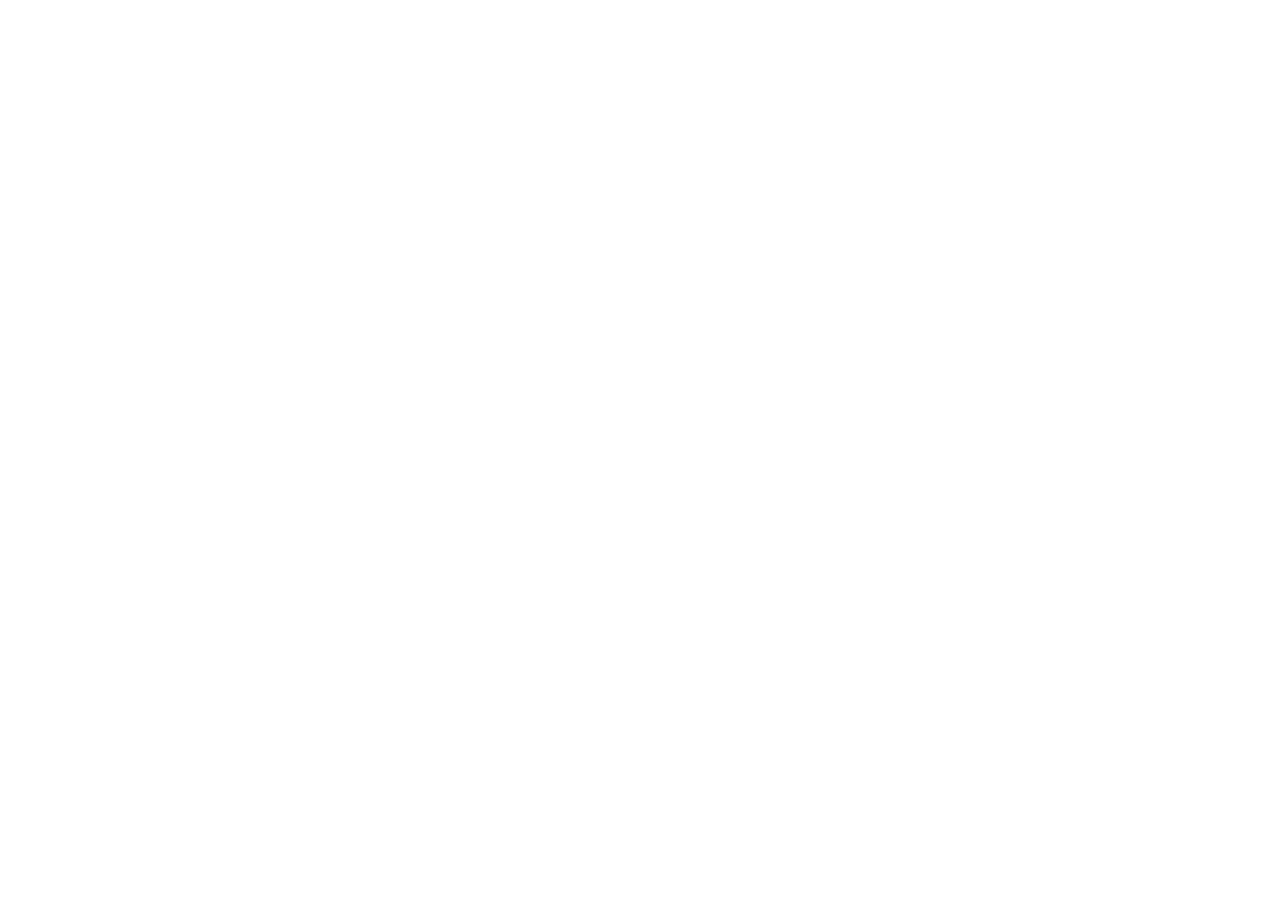
==== index.html @ e8ad6a5b "Init : création du dépôt, arborescence des fichiers et structure HTML de base" ====
<!doctype html>
<html lang="fr">
  <head>
    <meta charset="UTF-8" />
    <meta name="viewport" content="width=device-width, initial-scale=1.0" />
    <title>AfriTalent — Accueil</title>
    <!-- Bootstrap 5 via CDN : feuille de style -->
    <link href="https://cdn.jsdelivr.net/npm/bootstrap@5.3.0/dist/css/bootstrap.min.css" rel="stylesheet" />
    <!-- Votre feuille de style personnelle -->
    <link rel="stylesheet" href="css/style.css" />
  </head>
  <body>
    <!-- Le contenu de la page sera ajoute ici -->
    <!-- Bootstrap 5 via CDN : script JavaScript -->
    <script src="https://cdn.jsdelivr.net/npm/bootstrap@5.3.0/dist/js/bootstrap.bundle.min.js"></script>
    <!-- Votre script JavaScript -->
    <script src="js/main.js"></script>
  </body>
</html>
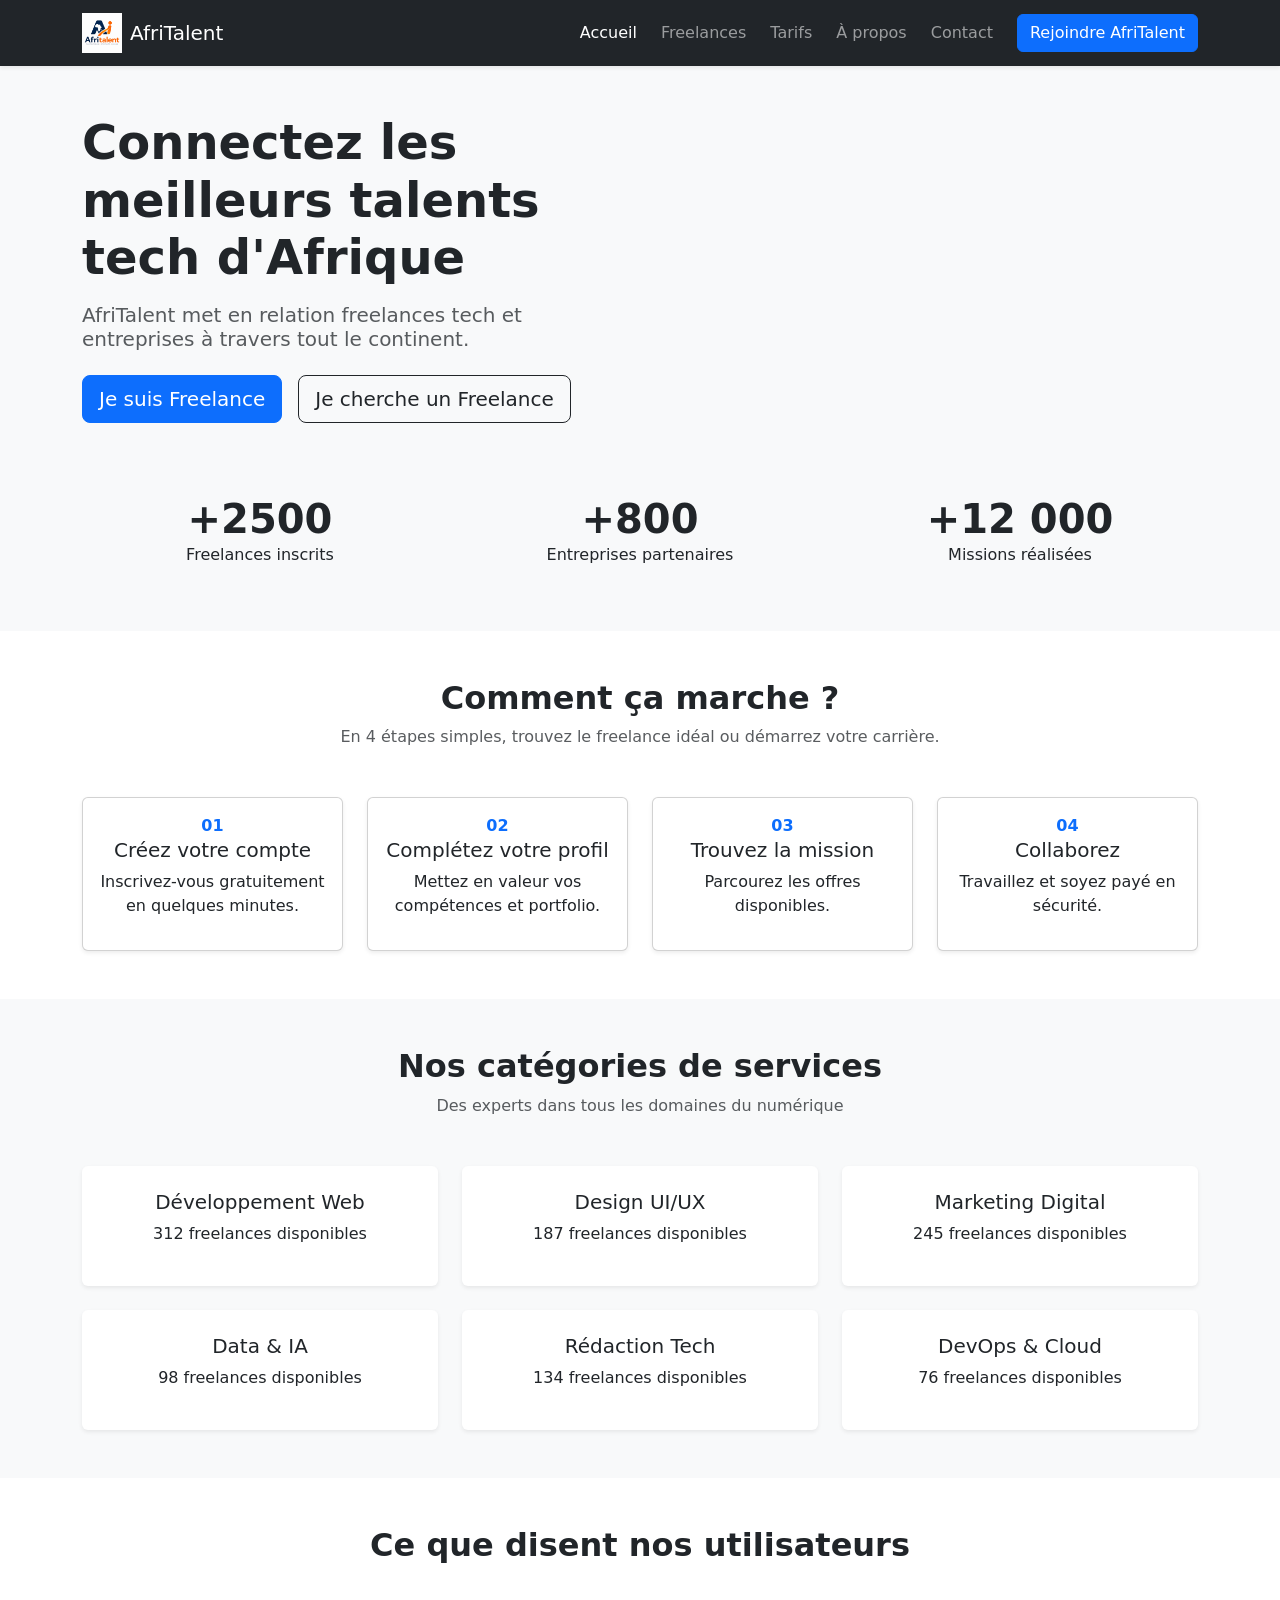
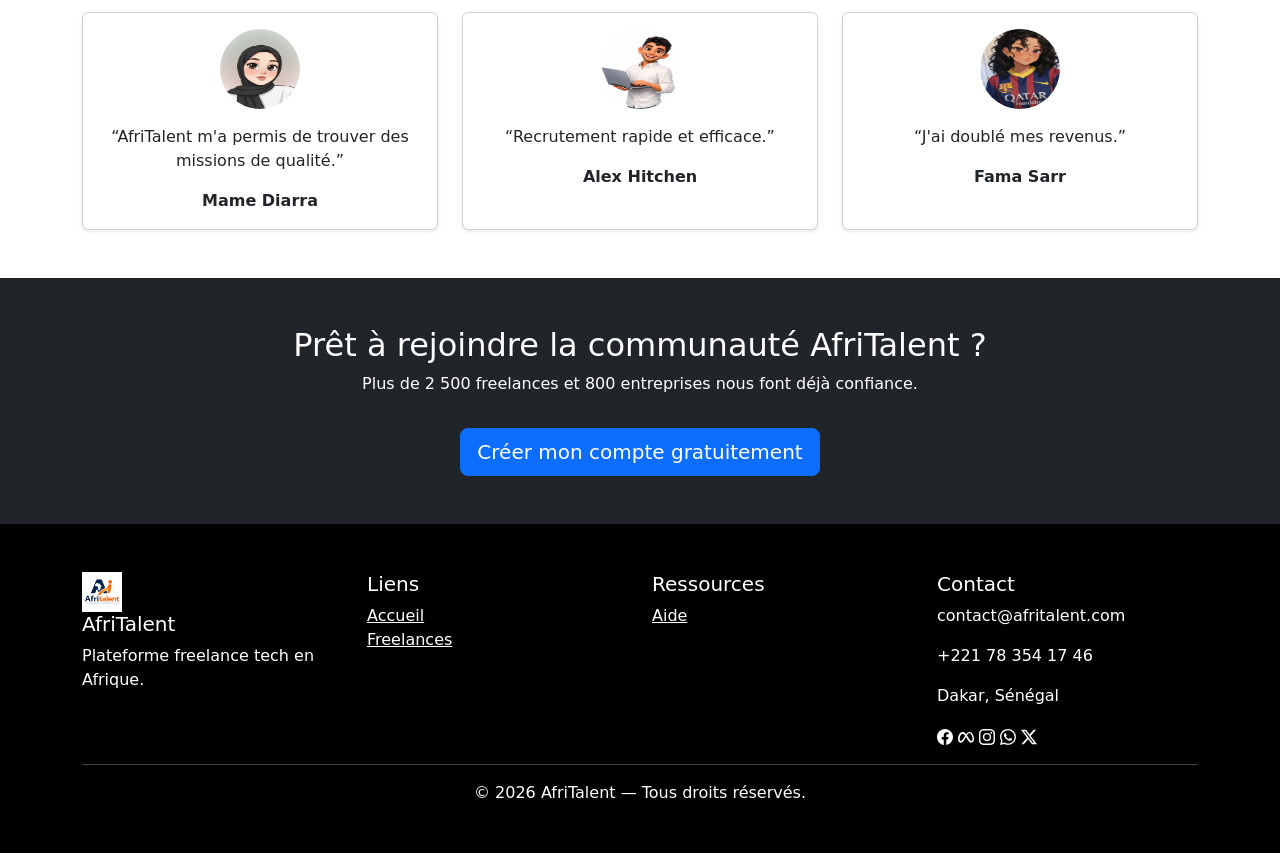
==== commit ac7c7673: "HTML : structure complète des 5 pages avec sections et contenu texte" ====
--- a/index.html
+++ b/index.html
@@ -11,6 +11,281 @@
   </head>
   <body>
     <!-- Le contenu de la page sera ajoute ici -->
+    <header>
+      <nav class="navbar navbar-expand-lg navbar-dark bg-dark shadow-sm">
+        <div class="container">
+          <a class="navbar-brand d-flex align-items-center gap-2" href="index.html">
+            <img src="images/Afritalent1.jpeg" alt="Logo AfriTalent" width="40" height="40" />
+            <span>AfriTalent</span>
+          </a>
+
+          <button class="navbar-toggler" type="button" data-bs-toggle="collapse" data-bs target="#nav">
+            <span class="navbar-toggler-icon"></span>
+          </button>
+
+          <div class="collapse navbar-collapse" id="nav">
+            <ul class="navbar-nav ms-auto mb-2 mb-lg-0 gap-2">
+              <li class="nav-item"><a class="nav-link active" href="index.html">Accueil</a></li>
+              <li class="nav-item"><a class="nav-link" href="freelances.html">Freelances</a></li>
+              <li class="nav-item"><a class="nav-link" href="tarifs.html">Tarifs</a></li>
+              <li class="nav-item"><a class="nav-link" href="about.html">À propos</a></li>
+              <li class="nav-item"><a class="nav-link" href="contact.html">Contact</a></li>
+            </ul>
+
+            <a class="btn btn-primary ms-lg-3" href="contact.html"> Rejoindre AfriTalent </a>
+          </div>
+        </div>
+      </nav>
+    </header>
+
+    <!-- HERO -->
+    <section id="hero" class="py-5 bg-light" aria-labelledby="hero-title">
+      <div class="container">
+        <div class="row align-items-center">
+          <div class="col-lg-6">
+            <h1 id="hero-title" class="display-5 fw-bold">Connectez les meilleurs talents tech d'Afrique</h1>
+
+            <h2 class="h5 text-muted mt-3">AfriTalent met en relation freelances tech et entreprises à travers tout le continent.</h2>
+
+            <div class="d-flex gap-3 mt-4 flex-wrap">
+              <a href="freelances.html" class="btn btn-primary btn-lg"> Je suis Freelance </a>
+
+              <a href="freelances.html" class="btn btn-outline-dark btn-lg"> Je cherche un Freelance </a>
+            </div>
+          </div>
+
+          <!-- <div class="col-lg-6 text-center mt-4 mt-lg-0"> 
+            <img src="Afritalent1.jpeg" class="img-fluid" alt="Illustration de freelances africains 
+travaillant sur des projets tech" /> 
+          </div> -->
+        </div>
+
+        <!-- STATS -->
+        <div id="stats-section" class="row text-center mt-5 g-4">
+          <div class="col-md-4">
+            <span class="display-6 fw-bold counter" data-target="2500">+2500</span>
+            <p>Freelances inscrits</p>
+          </div>
+
+          <div class="col-md-4">
+            <span class="display-6 fw-bold counter" data-target="800">+800</span>
+            <p>Entreprises partenaires</p>
+          </div>
+
+          <div class="col-md-4">
+            <span class="display-6 fw-bold counter" data-target="12000">+12 000</span>
+            <p>Missions réalisées</p>
+          </div>
+        </div>
+      </div>
+    </section>
+
+    <!-- HOW IT WORKS -->
+    <section id="how-it-works" class="py-5" aria-labelledby="how-title">
+      <div class="container text-center">
+        <h2 id="how-title" class="fw-bold">Comment ça marche ?</h2>
+        <p class="text-muted">En 4 étapes simples, trouvez le freelance idéal ou démarrez votre carrière.</p>
+
+        <div class="row g-4 mt-4">
+          <div class="col-md-3">
+            <div class="card h-100 shadow-sm">
+              <div class="card-body">
+                <span class="text-primary fw-bold">01</span>
+                <h5>Créez votre compte</h5>
+                <p>Inscrivez-vous gratuitement en quelques minutes.</p>
+              </div>
+            </div>
+          </div>
+
+          <div class="col-md-3">
+            <div class="card h-100 shadow-sm">
+              <div class="card-body">
+                <span class="text-primary fw-bold">02</span>
+                <h5>Complétez votre profil</h5>
+                <p>Mettez en valeur vos compétences et portfolio.</p>
+              </div>
+            </div>
+          </div>
+
+          <div class="col-md-3">
+            <div class="card h-100 shadow-sm">
+              <div class="card-body">
+                <span class="text-primary fw-bold">03</span>
+                <h5>Trouvez la mission</h5>
+                <p>Parcourez les offres disponibles.</p>
+              </div>
+            </div>
+          </div>
+
+          <div class="col-md-3">
+            <div class="card h-100 shadow-sm">
+              <div class="card-body">
+                <span class="text-primary fw-bold">04</span>
+                <h5>Collaborez</h5>
+                <p>Travaillez et soyez payé en sécurité.</p>
+              </div>
+            </div>
+          </div>
+        </div>
+      </div>
+    </section>
+
+    <!-- CATEGORIES -->
+    <section id="categories" class="py-5 bg-light" aria-labelledby="categories-title">
+      <div class="container text-center">
+        <h2 id="categories-title" class="fw-bold">Nos catégories de services</h2>
+        <p class="text-muted">Des experts dans tous les domaines du numérique</p>
+
+        <div class="row g-4 mt-4">
+          <div class="col-md-4">
+            <div class="p-4 bg-white shadow-sm rounded">
+              <h5>Développement Web</h5>
+              <p>312 freelances disponibles</p>
+            </div>
+          </div>
+
+          <div class="col-md-4">
+            <div class="p-4 bg-white shadow-sm rounded">
+              <h5>Design UI/UX</h5>
+              <p>187 freelances disponibles</p>
+            </div>
+          </div>
+
+          <div class="col-md-4">
+            <div class="p-4 bg-white shadow-sm rounded">
+              <h5>Marketing Digital</h5>
+              <p>245 freelances disponibles</p>
+            </div>
+          </div>
+
+          <div class="col-md-4">
+            <div class="p-4 bg-white shadow-sm rounded">
+              <h5>Data & IA</h5>
+              <p>98 freelances disponibles</p>
+            </div>
+          </div>
+
+          <div class="col-md-4">
+            <div class="p-4 bg-white shadow-sm rounded">
+              <h5>Rédaction Tech</h5>
+              <p>134 freelances disponibles</p>
+            </div>
+          </div>
+
+          <div class="col-md-4">
+            <div class="p-4 bg-white shadow-sm rounded">
+              <h5>DevOps & Cloud</h5>
+              <p>76 freelances disponibles</p>
+            </div>
+          </div>
+        </div>
+      </div>
+    </section>
+
+    <!-- TESTIMONIALS -->
+    <section id="testimonials" class="py-5" aria-labelledby="testimonials-title">
+      <div class="container text-center">
+        <h2 id="testimonials-title" class="fw-bold">Ce que disent nos utilisateurs</h2>
+
+        <div class="row g-4 mt-4">
+          <div class="col-md-4">
+            <div class="card h-100 shadow-sm p-3">
+              <img src="images/Avatar1.jpeg" class="rounded-circle mx-auto" width="80" height="80" alt="" />
+              <p class="mt-3">“AfriTalent m'a permis de trouver des missions de qualité.”</p>
+              <strong>Mame Diarra</strong>
+            </div>
+          </div>
+
+          <div class="col-md-4">
+            <div class="card h-100 shadow-sm p-3">
+              <img src="images/Avatar3.jpeg" class="rounded-circle mx-auto" width="80" height="80" alt="" />
+              <p class="mt-3">“Recrutement rapide et efficace.”</p>
+              <strong>Alex Hitchen</strong>
+            </div>
+          </div>
+
+          <div class="col-md-4">
+            <div class="card h-100 shadow-sm p-3">
+              <img src="images/Avatar2.jpeg" class="rounded-circle mx-auto" width="80" height="80" alt="" />
+              <p class="mt-3">“J'ai doublé mes revenus.”</p>
+              <strong>Fama Sarr</strong>
+            </div>
+          </div>
+        </div>
+      </div>
+    </section>
+
+    <!-- CTA -->
+    <section id="cta-section" class="py-5 bg-dark text-white text-center" aria-labelledby="cta-title">
+      <div class="container">
+        <h2 id="cta-title">Prêt à rejoindre la communauté AfriTalent ?</h2>
+        <p>Plus de 2 500 freelances et 800 entreprises nous font déjà confiance.</p>
+
+        <a href="contact.html" class="btn btn-primary btn-lg mt-3"> Créer mon compte gratuitement </a>
+      </div>
+    </section>
+
+    <!-- FOOTER -->
+    <footer class="bg-black text-white py-5">
+      <div class="container">
+        <div class="row g-4">
+          <div class="col-md-3">
+            <img src="images/Afritalent1.jpeg" width="40" height="40" alt="" />
+            <h5>AfriTalent</h5>
+            <p>Plateforme freelance tech en Afrique.</p>
+          </div>
+
+          <div class="col-md-3">
+            <h5>Liens</h5>
+            <a class="text-white d-block" href="index.html">Accueil</a>
+            <a class="text-white d-block" href="freelances.html">Freelances</a>
+          </div>
+
+          <div class="col-md-3">
+            <h5>Ressources</h5>
+            <!-- <a class="text-white d-block" href="blog.html">Blog</a> -->
+            <a class="text-white d-block" href="#">Aide</a>
+          </div>
+
+          <div class="col-md-3">
+            <h5>Contact</h5>
+            <p>contact@afritalent.com</p>
+            <p>+221 78 354 17 46</p>
+            <p>Dakar, Sénégal</p>
+            <svg xmlns="http://www.w3.org/2000/svg" width="16" height="16" fill="currentColor" class="bi bi-facebook" viewBox="0 0 16 16">
+              <path
+                d="M16 8.049c0-4.446-3.582-8.05-8-8.05C3.58 0-.002 3.603-.002 8.05c0 4.017 2.926 7.347 6.75 7.951v-5.625h-2.03V8.05H6.75V6.275c0-2.017 1.195-3.131 3.022-3.131.876 0 1.791.157 1.791.157v1.98h-1.009c-.993 0-1.303.621-1.303 1.258v1.51h2.218l-.354 2.326H9.25V16c3.824-.604 6.75-3.934 6.75-7.951"
+              />
+            </svg>
+            <svg xmlns="http://www.w3.org/2000/svg" width="16" height="16" fill="currentColor" class="bi bi-meta" viewBox="0 0 16 16">
+              <path
+                fill-rule="evenodd"
+                d="M8.217 5.243C9.145 3.988 10.171 3 11.483 3 13.96 3 16 6.153 16.001 9.907c0 2.29-.986 3.725-2.757 3.725-1.543 0-2.395-.866-3.924-3.424l-.667-1.123-.118-.197a55 55 0 0 0-.53-.877l-1.178 2.08c-1.673 2.925-2.615 3.541-3.923 3.541C1.086 13.632 0 12.217 0 9.973 0 6.388 1.995 3 4.598 3q.477-.001.924.122c.31.086.611.22.913.407.577.359 1.154.915 1.782 1.714m1.516 2.224q-.378-.615-.727-1.133L9 6.326c.845-1.305 1.543-1.954 2.372-1.954 1.723 0 3.102 2.537 3.102 5.653 0 1.188-.39 1.877-1.195 1.877-.773 0-1.142-.51-2.61-2.87zM4.846 4.756c.725.1 1.385.634 2.34 2.001A212 212 0 0 0 5.551 9.3c-1.357 2.126-1.826 2.603-2.581 2.603-.777 0-1.24-.682-1.24-1.9 0-2.602 1.298-5.264 2.846-5.264q.137 0 .27.018"
+              />
+            </svg>
+            <svg xmlns="http://www.w3.org/2000/svg" width="16" height="16" fill="currentColor" class="bi bi-instagram" viewBox="0 0 16 16">
+              <path
+                d="M8 0C5.829 0 5.556.01 4.703.048 3.85.088 3.269.222 2.76.42a3.9 3.9 0 0 0-1.417.923A3.9 3.9 0 0 0 .42 2.76C.222 3.268.087 3.85.048 4.7.01 5.555 0 5.827 0 8.001c0 2.172.01 2.444.048 3.297.04.852.174 1.433.372 1.942.205.526.478.972.923 1.417.444.445.89.719 1.416.923.51.198 1.09.333 1.942.372C5.555 15.99 5.827 16 8 16s2.444-.01 3.298-.048c.851-.04 1.434-.174 1.943-.372a3.9 3.9 0 0 0 1.416-.923c.445-.445.718-.891.923-1.417.197-.509.332-1.09.372-1.942C15.99 10.445 16 10.173 16 8s-.01-2.445-.048-3.299c-.04-.851-.175-1.433-.372-1.941a3.9 3.9 0 0 0-.923-1.417A3.9 3.9 0 0 0 13.24.42c-.51-.198-1.092-.333-1.943-.372C10.443.01 10.172 0 7.998 0zm-.717 1.442h.718c2.136 0 2.389.007 3.232.046.78.035 1.204.166 1.486.275.373.145.64.319.92.599s.453.546.598.92c.11.281.24.705.275 1.485.039.843.047 1.096.047 3.231s-.008 2.389-.047 3.232c-.035.78-.166 1.203-.275 1.485a2.5 2.5 0 0 1-.599.919c-.28.28-.546.453-.92.598-.28.11-.704.24-1.485.276-.843.038-1.096.047-3.232.047s-2.39-.009-3.233-.047c-.78-.036-1.203-.166-1.485-.276a2.5 2.5 0 0 1-.92-.598 2.5 2.5 0 0 1-.6-.92c-.109-.281-.24-.705-.275-1.485-.038-.843-.046-1.096-.046-3.233s.008-2.388.046-3.231c.036-.78.166-1.204.276-1.486.145-.373.319-.64.599-.92s.546-.453.92-.598c.282-.11.705-.24 1.485-.276.738-.034 1.024-.044 2.515-.045zm4.988 1.328a.96.96 0 1 0 0 1.92.96.96 0 0 0 0-1.92m-4.27 1.122a4.109 4.109 0 1 0 0 8.217 4.109 4.109 0 0 0 0-8.217m0 1.441a2.667 2.667 0 1 1 0 5.334 2.667 2.667 0 0 1 0-5.334"
+              />
+            </svg>
+            <svg xmlns="http://www.w3.org/2000/svg" width="16" height="16" fill="currentColor" class="bi bi-whatsapp" viewBox="0 0 16 16">
+              <path
+                d="M13.601 2.326A7.85 7.85 0 0 0 7.994 0C3.627 0 .068 3.558.064 7.926c0 1.399.366 2.76 1.057 3.965L0 16l4.204-1.102a7.9 7.9 0 0 0 3.79.965h.004c4.368 0 7.926-3.558 7.93-7.93A7.9 7.9 0 0 0 13.6 2.326zM7.994 14.521a6.6 6.6 0 0 1-3.356-.92l-.24-.144-2.494.654.666-2.433-.156-.251a6.56 6.56 0 0 1-1.007-3.505c0-3.626 2.957-6.584 6.591-6.584a6.56 6.56 0 0 1 4.66 1.931 6.56 6.56 0 0 1 1.928 4.66c-.004 3.639-2.961 6.592-6.592 6.592m3.615-4.934c-.197-.099-1.17-.578-1.353-.646-.182-.065-.315-.099-.445.099-.133.197-.513.646-.627.775-.114.133-.232.148-.43.05-.197-.1-.836-.308-1.592-.985-.59-.525-.985-1.175-1.103-1.372-.114-.198-.011-.304.088-.403.087-.088.197-.232.296-.346.1-.114.133-.198.198-.33.065-.134.034-.248-.015-.347-.05-.099-.445-1.076-.612-1.47-.16-.389-.323-.335-.445-.34-.114-.007-.247-.007-.38-.007a.73.73 0 0 0-.529.247c-.182.198-.691.677-.691 1.654s.71 1.916.81 2.049c.098.133 1.394 2.132 3.383 2.992.47.205.84.326 1.129.418.475.152.904.129 1.246.08.38-.058 1.171-.48 1.338-.943.164-.464.164-.86.114-.943-.049-.084-.182-.133-.38-.232"
+              />
+            </svg>
+            <svg xmlns="http://www.w3.org/2000/svg" width="16" height="16" fill="currentColor" class="bi bi-twitter-x" viewBox="0 0 16 16">
+              <path
+                d="M12.6.75h2.454l-5.36 6.142L16 15.25h-4.937l-3.867-5.07-4.425 5.07H.316l5.733-6.57L0 .75h5.063l3.495 4.633L12.601.75Zm-.86 13.028h1.36L4.323 2.145H2.865z"
+              />
+            </svg>
+          </div>
+        </div>
+
+        <hr class="border-light" />
+
+        <p class="text-center mb-0">&copy; <span id="currentYear">2026</span> AfriTalent — Tous droits réservés.</p>
+      </div>
+    </footer>
     <!-- Bootstrap 5 via CDN : script JavaScript -->
     <script src="https://cdn.jsdelivr.net/npm/bootstrap@5.3.0/dist/js/bootstrap.bundle.min.js"></script>
     <!-- Votre script JavaScript -->
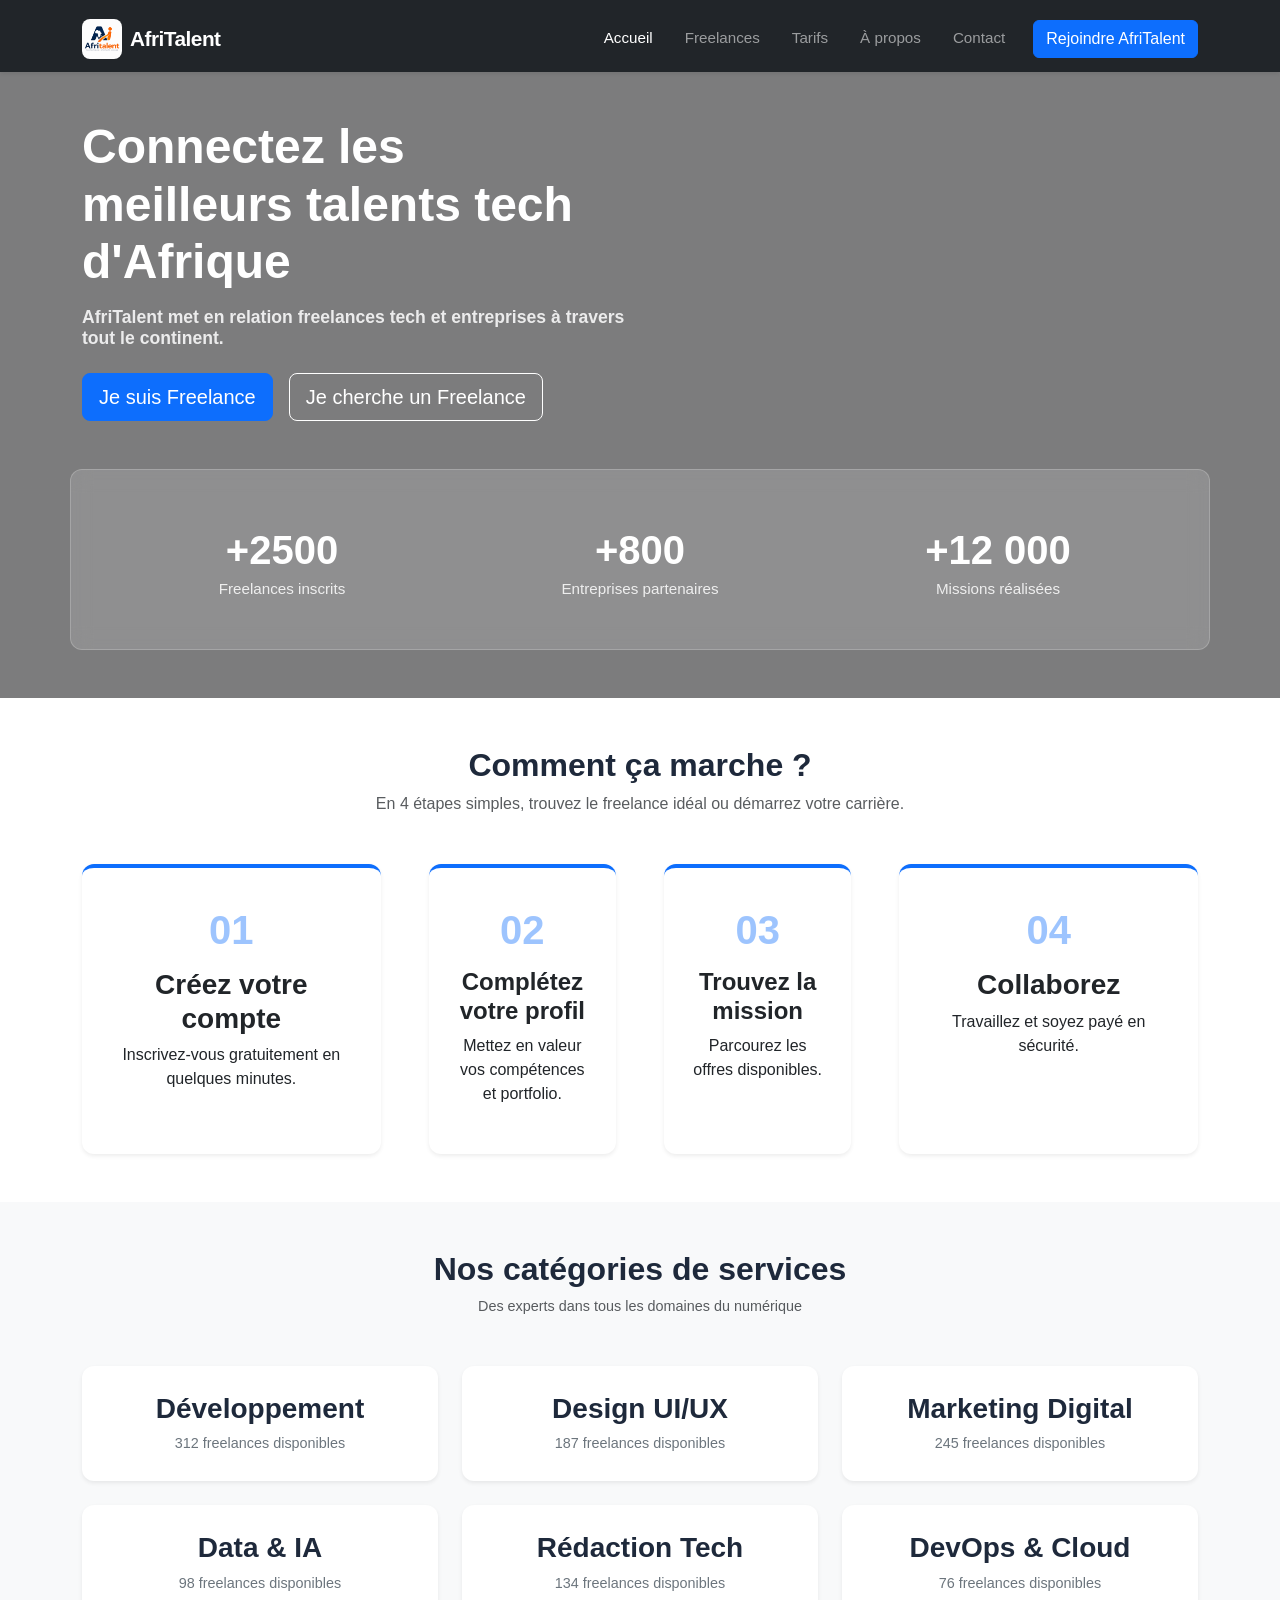
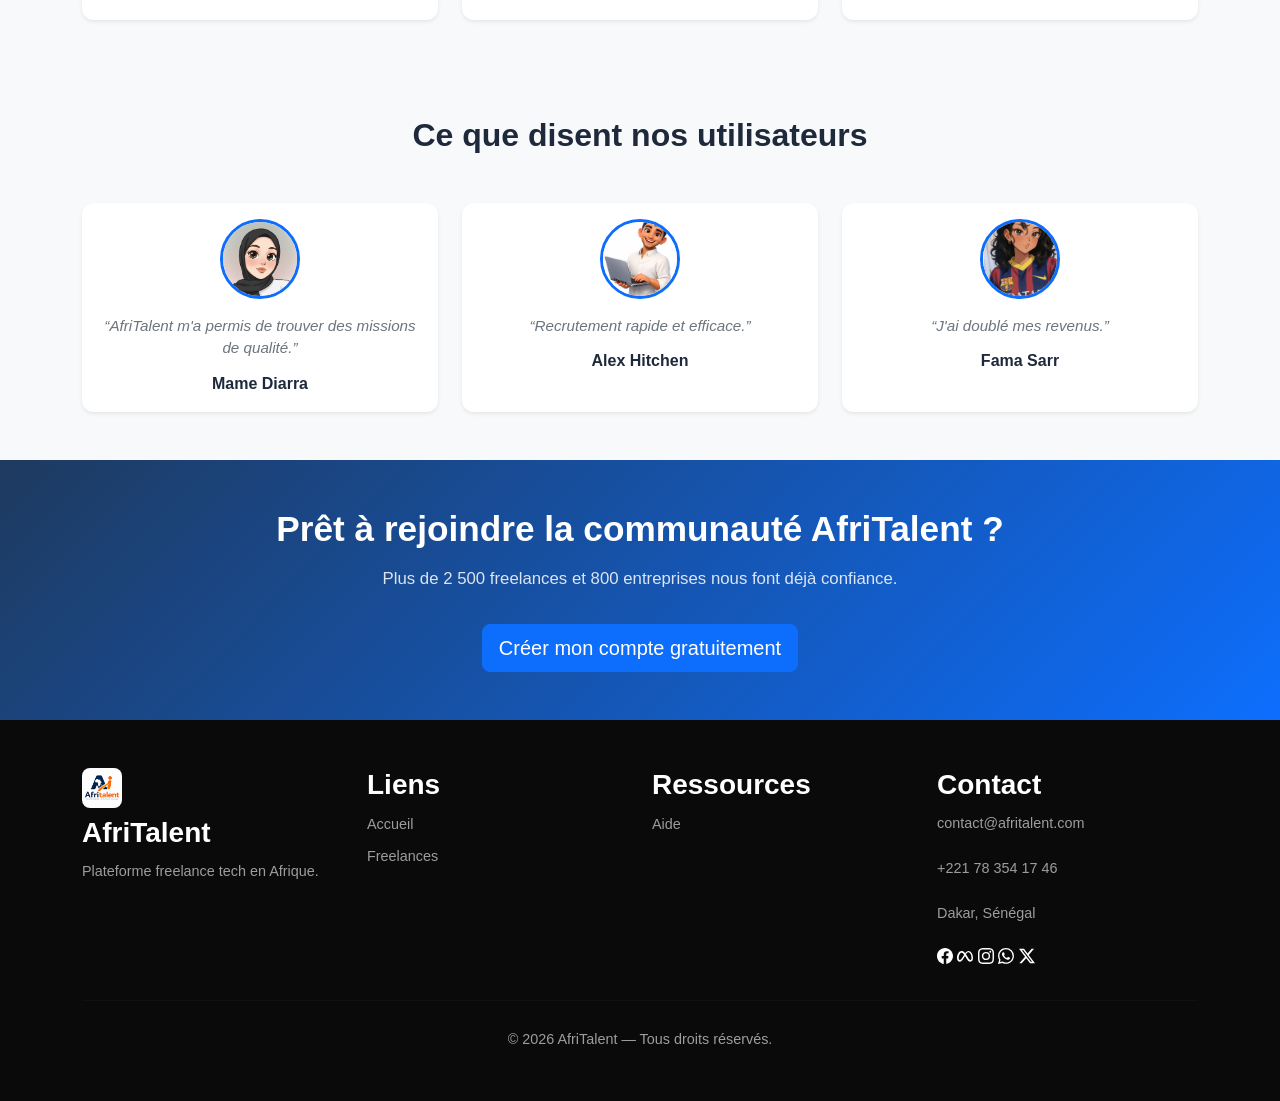
==== commit cbcf932b: ": Finalisation : corrections responsive, optimisation du code et commentaires" ====
--- a/index.html
+++ b/index.html
@@ -12,14 +12,14 @@
   <body>
     <!-- Le contenu de la page sera ajoute ici -->
     <header>
-      <nav class="navbar navbar-expand-lg navbar-dark bg-dark shadow-sm">
+      <nav class="navbar navbar-expand-lg navbar-dark bg-dark shadow-sm fixed-top">
         <div class="container">
           <a class="navbar-brand d-flex align-items-center gap-2" href="index.html">
             <img src="images/Afritalent1.jpeg" alt="Logo AfriTalent" width="40" height="40" />
             <span>AfriTalent</span>
           </a>
 
-          <button class="navbar-toggler" type="button" data-bs-toggle="collapse" data-bs target="#nav">
+          <button class="navbar-toggler" type="button" data-bs-toggle="collapse" data-bs-target="#nav">
             <span class="navbar-toggler-icon"></span>
           </button>
 
@@ -91,7 +91,7 @@
             <div class="card h-100 shadow-sm">
               <div class="card-body">
                 <span class="text-primary fw-bold">01</span>
-                <h5>Créez votre compte</h5>
+                <h3>Créez votre compte</h3>
                 <p>Inscrivez-vous gratuitement en quelques minutes.</p>
               </div>
             </div>
@@ -101,7 +101,7 @@
             <div class="card h-100 shadow-sm">
               <div class="card-body">
                 <span class="text-primary fw-bold">02</span>
-                <h5>Complétez votre profil</h5>
+                <h4>Complétez votre profil</h4>
                 <p>Mettez en valeur vos compétences et portfolio.</p>
               </div>
             </div>
@@ -111,7 +111,7 @@
             <div class="card h-100 shadow-sm">
               <div class="card-body">
                 <span class="text-primary fw-bold">03</span>
-                <h5>Trouvez la mission</h5>
+                <h4>Trouvez la mission</h4>
                 <p>Parcourez les offres disponibles.</p>
               </div>
             </div>
@@ -121,7 +121,7 @@
             <div class="card h-100 shadow-sm">
               <div class="card-body">
                 <span class="text-primary fw-bold">04</span>
-                <h5>Collaborez</h5>
+                <h3>Collaborez</h3>
                 <p>Travaillez et soyez payé en sécurité.</p>
               </div>
             </div>
@@ -139,42 +139,42 @@
         <div class="row g-4 mt-4">
           <div class="col-md-4">
             <div class="p-4 bg-white shadow-sm rounded">
-              <h5>Développement Web</h5>
+              <h3>Développement</h3>
               <p>312 freelances disponibles</p>
             </div>
           </div>
 
           <div class="col-md-4">
             <div class="p-4 bg-white shadow-sm rounded">
-              <h5>Design UI/UX</h5>
+              <h3>Design UI/UX</h3>
               <p>187 freelances disponibles</p>
             </div>
           </div>
 
           <div class="col-md-4">
             <div class="p-4 bg-white shadow-sm rounded">
-              <h5>Marketing Digital</h5>
+              <h3>Marketing Digital</h3>
               <p>245 freelances disponibles</p>
             </div>
           </div>
 
           <div class="col-md-4">
             <div class="p-4 bg-white shadow-sm rounded">
-              <h5>Data & IA</h5>
+              <h3>Data & IA</h3>
               <p>98 freelances disponibles</p>
             </div>
           </div>
 
           <div class="col-md-4">
             <div class="p-4 bg-white shadow-sm rounded">
-              <h5>Rédaction Tech</h5>
+              <h3>Rédaction Tech</h3>
               <p>134 freelances disponibles</p>
             </div>
           </div>
 
           <div class="col-md-4">
             <div class="p-4 bg-white shadow-sm rounded">
-              <h5>DevOps & Cloud</h5>
+              <h3>DevOps & Cloud</h3>
               <p>76 freelances disponibles</p>
             </div>
           </div>
@@ -190,7 +190,7 @@
         <div class="row g-4 mt-4">
           <div class="col-md-4">
             <div class="card h-100 shadow-sm p-3">
-              <img src="images/Avatar1.jpeg" class="rounded-circle mx-auto" width="80" height="80" alt="" />
+              <img src="images/Avatar1.jpeg" class="rounded-circle mx-auto" width="80" height="80" alt="Avatar1" />
               <p class="mt-3">“AfriTalent m'a permis de trouver des missions de qualité.”</p>
               <strong>Mame Diarra</strong>
             </div>
@@ -198,7 +198,7 @@
 
           <div class="col-md-4">
             <div class="card h-100 shadow-sm p-3">
-              <img src="images/Avatar3.jpeg" class="rounded-circle mx-auto" width="80" height="80" alt="" />
+              <img src="images/Avatar3.jpeg" class="rounded-circle mx-auto" width="80" height="80" alt="Avatar3" />
               <p class="mt-3">“Recrutement rapide et efficace.”</p>
               <strong>Alex Hitchen</strong>
             </div>
@@ -206,7 +206,7 @@
 
           <div class="col-md-4">
             <div class="card h-100 shadow-sm p-3">
-              <img src="images/Avatar2.jpeg" class="rounded-circle mx-auto" width="80" height="80" alt="" />
+              <img src="images/Avatar2.jpeg" class="rounded-circle mx-auto" width="80" height="80" alt="Avatar2" />
               <p class="mt-3">“J'ai doublé mes revenus.”</p>
               <strong>Fama Sarr</strong>
             </div>
@@ -230,25 +230,25 @@
       <div class="container">
         <div class="row g-4">
           <div class="col-md-3">
-            <img src="images/Afritalent1.jpeg" width="40" height="40" alt="" />
-            <h5>AfriTalent</h5>
+            <img src="images/Afritalent1.jpeg" width="40" height="40" alt="Afritalent1" />
+            <h3>AfriTalent</h3>
             <p>Plateforme freelance tech en Afrique.</p>
           </div>
 
           <div class="col-md-3">
-            <h5>Liens</h5>
+            <h3>Liens</h3>
             <a class="text-white d-block" href="index.html">Accueil</a>
             <a class="text-white d-block" href="freelances.html">Freelances</a>
           </div>
 
           <div class="col-md-3">
-            <h5>Ressources</h5>
+            <h3>Ressources</h3>
             <!-- <a class="text-white d-block" href="blog.html">Blog</a> -->
             <a class="text-white d-block" href="#">Aide</a>
           </div>
 
           <div class="col-md-3">
-            <h5>Contact</h5>
+            <h3>Contact</h3>
             <p>contact@afritalent.com</p>
             <p>+221 78 354 17 46</p>
             <p>Dakar, Sénégal</p>
--- a/css/style.css
+++ b/css/style.css
@@ -0,0 +1,869 @@
+:root {
+  --couleur-primaire: #0d6efd;
+  --couleur-secondaire: #0a58ca;
+  --couleur-accent: #60a5fa;
+  --couleur-texte: #1e293b;
+  --couleur-texte-clair: #6c757d;
+  --couleur-fond: #ffffff;
+  --couleur-fond-section: #f8f9fa;
+  --couleur-dark: #212529;
+  --couleur-succes: #198754;
+  --couleur-erreur: #dc3545;
+  /* Typographie */
+  --font-titre: "Syne", "Arial Black", sans-serif;
+  --font-corps: "Inter", Arial, sans-serif;
+  --espacement-sm: 1rem;
+  --espacement-md: 2rem;
+  --espacement-lg: 4rem;
+  --rayon: 12px;
+  --rayon-sm: 8px;
+  --ombre: 0 4px 20px rgba(0, 0, 0, 0.08);
+  --ombre-hover: 0 8px 30px rgba(13, 110, 253, 0.25);
+  --transition: all 0.3s ease;
+}
+*,
+*::before *::after {
+  box-sizing: border-box;
+  margin: 0;
+  padding: 0;
+}
+html {
+  scroll-behavior: smooth;
+}
+body {
+  font-family: var(--font-corps);
+  color: var(--couleur-texte);
+  background: var(--couleur-fond);
+  line-height: 1, 7;
+  transition:
+    background-color 0.3s ease,
+    color 0.3s ease;
+  padding-top: 70px;
+}
+a {
+  transition: var(--transition);
+}
+h1,
+h2,
+h3,
+h4,
+h5 {
+  font-family: var(--font-titre);
+  font-weight: 800 !important;
+}
+.display-5 {
+  font-family: var(--font-titre);
+  font-weight: 800 !important;
+}
+.navbar {
+  font-family: var(--font-corps);
+  font-weight: 500;
+  padding-top: 0.85rem;
+  transition: var(--transition);
+}
+/* Style au scroll — classe ajoutée par JavaScript */
+.navbar.scrolled {
+  box-shadow: 0 4px 20px rgba(0, 0, 0, 0.3) !important;
+  padding-top: 0.5rem;
+  padding-bottom: 0.5rem;
+}
+.navbar-brand {
+  font-family: var(--font-titre);
+  font-size: 1.3rem;
+  font-weight: 800;
+  letter-spacing: -0.5px;
+}
+.navbar-brand img {
+  border-radius: var(--rayon-sm);
+  object-fit: cover;
+}
+.nav-link {
+  font-size: 0.95rem;
+  padding: 0.4rem 0.75rem !important;
+  border-radius: var(--rayon-sm);
+  transition: var(--transition);
+}
+.nav-link:hover {
+  background-color: rgba(255, 255, 255, 0.1);
+}
+main {
+  padding-top: 70px;
+}
+/* APRÈS — hero avec image de fond + linear-gradient */
+#hero {
+  padding-top: 5rem;
+  padding-bottom: 5rem;
+  position: relative;
+  /* Image de fond depuis une URL + gradient par dessus */
+  background-image:
+    linear-gradient(rgba(0, 0, 0, 0.5) 0%, rgba(0, 0, 0, 0.5) 100%),
+    url("https://images.unsplash.com/photo-1522202176988-66273c2fd55f?w=1400");
+  background-size: cover;
+  background-position: center;
+  background-repeat: no-repeat;
+  background-attachment: fixed;
+}
+/* Le texte du hero devient blanc sur l'image */
+
+#hero h1 {
+  color: #ffffff !important;
+  font-size: clamp(1.8rem, 4vw, 3rem);
+  margin-bottom: 1rem;
+}
+#hero h2 {
+  font-family: var(--font-corps);
+  font-weight: 400;
+  font-size: 1.1rem;
+  color: rgba(255, 255, 255, 0.85) !important;
+}
+/* Stats sur fond blanc semi-transparent */
+
+#stats-section {
+  background-color: rgba(255, 255, 255, 0.15) !important;
+  backdrop-filter: blur(10px); /* Effet verre dépoli */
+  border-radius: var(--rayon);
+  padding: 2rem;
+  margin-top: 2rem;
+  border: 1px solid rgba(255, 255, 255, 0.2);
+}
+#stats-section .counter {
+  font-family: var(--font-titre);
+  font-size: 2.5rem;
+  font-weight: 800;
+  color: #ffffff;
+  display: block;
+}
+#stats-section p {
+  color: rgba(255, 255, 255, 0.85);
+  font-size: 0.95rem;
+  margin-top: 0.25rem;
+}
+/*  SECTION COMMENT ÇA MARCHE  */
+
+#how-it-works {
+  background-color: var(--couleur-fond);
+}
+#how-it-works .card {
+  border: none;
+  border-radius: var(--rayon);
+  transition: var(--transition);
+  border-top: 4px solid var(--couleur-primaire);
+}
+#how-it-works .card:hover {
+  transform: translateY(-6px);
+  box-shadow: var(--ombre-hover) !important;
+}
+#how-it-works .card-body {
+  padding: 2rem 1.5rem;
+}
+#how-it-works .card-body span.text-primary {
+  font-family: var(--font-titre);
+  font-size: 2rem;
+  display: block;
+  margin-bottom: 0.75rem;
+}
+#how-it-works h5 {
+  font-family: var(--font-titre);
+  font-size: 1.1rem;
+  margin-bottom: 0.5rem;
+}
+/* SECTION CATÉGORIES */
+
+#categories .bg-white {
+  border-radius: var(--rayon) !important;
+  transition: var(--transition);
+  cursor: pointer;
+  border: 2px solid transparent;
+}
+#categories .bg-white:hover {
+  transform: translateY(-6px);
+  box-shadow: var(--ombre-hover) !important;
+  border-color: var(--couleur-primaire);
+}
+#categories h5 {
+  font-family: var(--font-titre);
+  font-size: 1rem;
+  margin-bottom: 0.5rem;
+  color: var(--couleur-texte);
+}
+#categories p {
+  color: var(--couleur-texte-clair);
+  font-size: 0.9rem;
+  margin: 0;
+}
+/* SECTION TÉMOIGNAGES */
+
+#testimonials {
+  background-color: var(--couleur-fond-section);
+}
+#testimonials .card {
+  border: none;
+  border-radius: var(--rayon);
+  transition: var(--transition);
+  text-align: center;
+}
+#testimonials .card:hover {
+  transform: translateY(-4px);
+  box-shadow: var(--ombre-hover) !important;
+}
+#testimonials img {
+  object-fit: cover;
+  border: 3px solid var(--couleur-primaire);
+}
+#testimonials p {
+  font-style: italic;
+  color: var(--couleur-texte-clair);
+  font-size: 0.95rem;
+  margin-bottom: 0.75rem;
+}
+#testimonials strong {
+  color: var(--couleur-texte);
+  font-family: var(--font-titre);
+}
+/* SECTION CTA*/
+
+#cta-section {
+  background: linear-gradient(135deg, #1e3a5f 0%, #0d6efd 100%) !important;
+}
+#cta-section h2 {
+  font-size: clamp(1.5rem, 3vw, 2.2rem);
+  margin-bottom: 1rem;
+}
+#cta-section p {
+  color: rgba(255, 255, 255, 0.85);
+  font-size: 1.05rem;
+}
+#cta-section .btn:hover {
+  transform: translateY(-2px);
+  box-shadow: 0 8px 20px rgba(0, 0, 0, 0.3);
+}
+/*  FOOTER */
+
+footer.bg-black {
+  background-color: #0a0a0a !important;
+}
+footer h5 {
+  font-family: var(--font-titre);
+  font-size: 1rem;
+  margin-bottom: 1rem;
+  color: #ffffff;
+}
+footer p {
+  color: rgba(255, 255, 255, 0.6);
+  font-size: 0.9rem;
+  line-height: 2;
+}
+footer a.text-white {
+  color: rgba(255, 255, 255, 0.6) !important;
+  font-size: 0.9rem;
+  line-height: 2.2;
+  text-decoration: none;
+}
+footer a.text-white:hover {
+  color: var(--couleur-accent) !important;
+  padding-left: 4px;
+}
+footer img {
+  border-radius: var(--rayon-sm);
+  margin-bottom: 0.5rem;
+}
+footer .border-light {
+  border-color: rgba(255, 255, 255, 0.1) !important;
+  margin: 2rem 0 1.5rem;
+}
+/*  BOUTON RETOUR EN HAUT — #backToTop */
+
+#backToTop {
+  display: none;
+  width: 48px;
+  height: 48px;
+  border-radius: 50% !important;
+  font-size: 1.2rem;
+  font-weight: bold;
+  z-index: 9999;
+  transition: var(--transition);
+  box-shadow: var(--ombre);
+}
+#backToTop:hover {
+  transform: translateY(-3px);
+  box-shadow: var(--ombre-hover);
+}
+
+/*  PAGE FREELANCES */
+
+#filters {
+  background-color: var(--couleur-fond);
+  border-bottom: 1px solid rgba(0, 0, 0, 0.08);
+}
+
+.filter-btn {
+  border-radius: 50px !important;
+  font-weight: 600;
+  font-size: 0.85rem;
+  transition: var(--transition);
+}
+
+.freelance-card {
+  border: none !important;
+  border-radius: var(--rayon) !important;
+  transition: var(--transition);
+}
+
+.freelance-card:hover {
+  transform: translateY(-6px);
+  box-shadow: var(--ombre-hover) !important;
+}
+.freelance-card img {
+  object-fit: cover;
+  border: 3px solid var(--couleur-accent);
+}
+.freelance-card .card-title {
+  font-family: var(--font-titre);
+  font-size: 1.1rem;
+}
+/* Carte masquée par le filtre JavaScript */
+
+.freelance-card.hidden {
+  display: none !important;
+}
+/*  PAGE TARIFS */
+
+#pricing-plans .card {
+  border-radius: var(--rayon) !important;
+  transition: var(--transition);
+  overflow: visible;
+}
+#pricing-plans .card:hover {
+  transform: translateY(-6px);
+  box-shadow: var(--ombre-hover) !important;
+}
+#pricing-plans .col-md-4:nth-child(2) .card {
+  transform: scale(1.04);
+  box-shadow: var(--ombre-hover) !important;
+}
+#pricing-plans .col-md-4:nth-child(2) .card:hover {
+  transform: scale(1.04) translateY(-6px);
+}
+#pricing-plans .display-6 {
+  font-family: var(--font-titre);
+  font-weight: 800;
+}
+#pricing-plans .list-unstyled li {
+  padding: 0.4rem 0;
+  border-bottom: 1px solid rgba(0, 0, 0, 0.05);
+  font-size: 0.95rem;
+  color: var(--couleur-texte-clair);
+}
+#pricing-plans .badge {
+  font-size: 0.8rem;
+  padding: 0.4rem 1rem;
+  border-radius: 50px;
+  top: -14px !important;
+}
+/* Accordion FAQ */
+
+.accordion-button {
+  font-family: var(--font-corps);
+  font-weight: 600;
+  color: var(--couleur-texte);
+}
+.accordion-button:not(.collapsed) {
+  color: var(--couleur-primaire);
+  background-color: rgba(13, 110, 253, 0.06);
+}
+.accordion-button:focus {
+  box-shadow: 0 0 0 3px rgba(13, 110, 253, 0.2);
+}
+.accordion-item {
+  border-radius: var(--rayon-sm) !important;
+  margin-bottom: 0.5rem;
+  overflow: hidden;
+}
+/* PAGE ABOUT */
+
+#our-story img {
+  border-radius: var(--rayon) !important;
+}
+#our-story h1 {
+  font-size: clamp(1.8rem, 4vw, 2.8rem);
+  margin-bottom: 1.25rem;
+}
+#team .card {
+  border: none;
+  border-radius: var(--rayon) !important;
+  transition: var(--transition);
+  text-align: center;
+}
+#team .card:hover {
+  transform: translateY(-4px);
+  box-shadow: var(--ombre-hover) !important;
+}
+#team img {
+  object-fit: cover;
+  border: 4px solid var(--couleur-primaire);
+}
+#team h5 {
+  font-family: var(--font-titre);
+  margin-bottom: 0.25rem;
+}
+#values .col-md-6 > div,
+#values .col-lg-3 > div {
+  border-radius: var(--rayon) !important;
+  transition: var(--transition);
+  border-top: 4px solid var(--couleur-primaire);
+  height: 100%;
+}
+#values .col-md-6 > div:hover,
+#values .col-lg-3 > div:hover {
+  transform: translateY(-4px);
+  box-shadow: var(--ombre-hover) !important;
+}
+#values h5 {
+  font-family: var(--font-titre);
+  margin-bottom: 0.5rem;
+  color: var(--couleur-texte);
+}
+#key-numbers .counter {
+  font-family: var(--font-titre);
+  font-size: 2.5rem;
+  font-weight: 800;
+  color: var(--couleur-primaire);
+  display: block;
+}
+/*  PAGE CONTACT */
+
+#contactForm .form-control,
+#contactForm .form-select {
+  border-radius: var(--rayon-sm);
+  border: 2px solid #e2e8f0;
+  font-family: var(--font-corps);
+  font-size: 0.95rem;
+  padding: 0.7rem 1rem;
+  transition: var(--transition);
+}
+#contactForm .form-control:focus,
+#contactForm .form-select:focus {
+  border-color: var(--couleur-primaire);
+  box-shadow: 0 0 0 3px rgba(13, 110, 253, 0.15);
+}
+#contactForm .form-control.is-valid {
+  border-color: var(--couleur-succes);
+}
+#contactForm .form-control.is-invalid,
+#contactForm .form-select.is-invalid {
+  border-color: var(--couleur-erreur);
+}
+#contactForm .btn[type="submit"] {
+  font-weight: 700;
+  padding: 0.8rem;
+  border-radius: var(--rayon-sm);
+  font-size: 1rem;
+  transition: var(--transition);
+}
+#contactForm .btn[type="submit"]:hover {
+  transform: translateY(-2px);
+  box-shadow: var(--ombre-hover);
+}
+#contact-section aside {
+  border-radius: var(--rayon) !important;
+}
+#contact-section iframe {
+  border-radius: var(--rayon);
+  display: block;
+}
+/*  ANIMATIONS AU SCROLL */
+
+.fade-in {
+  opacity: 0;
+  transform: translateY(30px);
+  transition:
+    opacity 0.6s ease,
+    transform 0.6s ease;
+}
+
+.fade-in.visible {
+  opacity: 1;
+  transform: translateY(0);
+}
+
+/* RESPONSIVE*/
+
+/* TABLETTE — 768px */
+@media (max-width: 768px) {
+  #hero {
+    text-align: center;
+  }
+
+  #hero .d-flex {
+    justify-content: center;
+  }
+
+  #stats-section .counter {
+    font-size: 2rem;
+  }
+
+  #pricing-plans .col-md-4:nth-child(2) .card {
+    transform: scale(1);
+  }
+
+  footer h5 {
+    margin-top: 1rem;
+  }
+}
+
+/* MOBILE — 480px */
+@media (max-width: 480px) {
+  h1 {
+    font-size: 1.7rem;
+  }
+  h2 {
+    font-size: 1.3rem;
+  }
+  #hero,
+  #hero * {
+    opacity: 1 !important;
+    transform: none !important;
+    visibility: visible !important;
+  }
+
+  #hero .col-lg-6 {
+    display: block !important;
+    width: 100% !important;
+    height: auto !important;
+    overflow: visible !important;
+  }
+
+  #stats-section {
+    padding: 1rem;
+  }
+
+  #stats-section .counter {
+    font-size: 1.8rem;
+  }
+  .filter-btn {
+    font-size: 0.78rem;
+    padding: 0.4rem 0.8rem;
+  }
+  #backToTop {
+    width: 40px;
+    height: 40px;
+    font-size: 1rem;
+  }
+}
+/* BENTO GRID "Comment ça marche*/
+
+#how-it-works .row {
+  display: flex !important;
+  flex-wrap: wrap;
+  gap: 1.5rem;
+}
+
+#how-it-works .row > div {
+  flex: 1 1 200px;
+  min-width: 0;
+}
+
+#how-it-works .row > div:nth-child(1) {
+  flex: 2 1 300px;
+}
+
+#how-it-works .row > div:nth-child(4) {
+  flex: 2 1 300px;
+}
+
+/* Style des cartes */
+#how-it-works .card {
+  border: none;
+  border-radius: var(--rayon);
+  transition: var(--transition);
+  border-top: 4px solid var(--couleur-primaire);
+  height: 100%;
+}
+
+#how-it-works .card:hover {
+  transform: translateY(-6px);
+  box-shadow: var(--ombre-hover) !important;
+}
+
+#how-it-works .card-body span.text-primary {
+  font-family: var(--font-titre);
+  font-size: 2.5rem;
+  font-weight: 800;
+  display: block;
+  margin-bottom: 0.5rem;
+  opacity: 0.4;
+}
+
+/* Mobile */
+@media (max-width: 576px) {
+  #how-it-works .row > div,
+  #how-it-works .row > div:nth-child(1),
+  #how-it-works .row > div:nth-child(4) {
+    flex: 1 1 100%;
+  }
+}
+
+/* EFFETS HOVER CATÉGORIES */
+
+#categories .bg-white {
+  border-radius: var(--rayon) !important;
+  transition: var(--transition);
+  cursor: pointer;
+  border: 2px solid transparent;
+  position: relative;
+  overflow: hidden;
+}
+
+/* Ligne bleue animée en bas au hover */
+
+#categories .bg-white::after {
+  content: "";
+  position: absolute;
+  bottom: 0;
+  left: 0;
+  width: 0%;
+  height: 3px;
+  background-color: var(--couleur-primaire);
+  transition: width 0.3s ease;
+}
+
+#categories .bg-white:hover::after {
+  width: 100%;
+}
+
+#categories .bg-white:hover {
+  transform: translateY(-6px);
+  box-shadow: var(--ombre-hover) !important;
+  border-color: var(--couleur-primaire);
+}
+
+/*RESPONSIVE BENTO GRID */
+
+@media (max-width: 768px) {
+  #how-it-works .row {
+    grid-template-columns: repeat(2, 1fr) !important;
+  }
+
+  #how-it-works .row > div:nth-child(1),
+  #how-it-works .row > div:nth-child(4) {
+    grid-column: span 1;
+  }
+
+  #how-it-works .row > div:nth-child(4) {
+    grid-column-start: auto;
+  }
+}
+
+/* Mobile — 1 colonne */
+@media (max-width: 480px) {
+  #how-it-works .row {
+    grid-template-columns: 1fr !important;
+  }
+
+  #how-it-works .row > div {
+    grid-column: span 1 !important;
+    grid-column-start: auto !important;
+  }
+}
+/* Bouton "Je cherche un Freelance" */
+
+#hero .btn-outline-dark {
+  border-color: #ffffff !important;
+  color: #ffffff !important;
+  background-color: transparent !important;
+}
+
+#hero .btn-outline-dark:hover {
+  background-color: #ffffff !important;
+  color: var(--couleur-primaire) !important;
+  transform: translateY(-2px);
+}
+/* FILTRES FREELANCES — Tous les boutons de filtre*/
+
+.filter-btn {
+  border-radius: 50px !important;
+  font-weight: 600;
+  font-size: 0.9rem;
+  padding: 0.5rem 1.25rem;
+  transition: var(--transition);
+  border: 2px solid var(--couleur-dark) !important;
+  color: var(--couleur-dark) !important;
+  background-color: transparent !important;
+}
+
+/* Bouton actif (sélectionné) */
+.filter-btn.active,
+.filter-btn:hover {
+  background-color: var(--couleur-primaire) !important;
+  border-color: var(--couleur-primaire) !important;
+  color: #ffffff !important;
+  transform: translateY(-2px);
+  box-shadow: var(--ombre-hover);
+}
+/* COMMIT 5 — RESPONSIVE DESIGN */
+
+/* TABLETTE — 768px */
+@media (max-width: 768px) {
+  /* Navbar — liens cachés, hamburger visible */
+  .navbar-nav {
+    margin-top: 1rem;
+    text-align: center;
+  }
+
+  /* Hero — tout centré */
+  #hero {
+    text-align: center;
+    background-attachment: scroll; /* Parallaxe désactivé sur mobile */
+  }
+
+  #hero .d-flex {
+    justify-content: center;
+  }
+
+  #hero .col-lg-6:last-child {
+    display: none; /* Cache l'image sur tablette */
+  }
+
+  /* Stats — 1 colonne */
+  #stats-section .col-md-4 {
+    margin-bottom: 1rem;
+  }
+
+  /* Bento Grid — 2 colonnes */
+  #how-it-works .row > div,
+  #how-it-works .row > div:nth-child(1),
+  #how-it-works .row > div:nth-child(4) {
+    flex: 1 1 45%;
+  }
+
+  /* Catégories — 2 colonnes */
+  #categories .col-md-4 {
+    width: 50%;
+  }
+
+  /* Témoignages — 1 colonne */
+  #testimonials .col-md-4 {
+    width: 100%;
+  }
+
+  /* Tarifs — 1 colonne */
+  #pricing-plans .col-md-4 {
+    width: 100%;
+    margin-bottom: 1.5rem;
+  }
+
+  #pricing-plans .col-md-4:nth-child(2) .card {
+    transform: scale(1);
+  }
+
+  /* Équipe — 2 colonnes */
+  #team .col-lg-3 {
+    width: 50%;
+  }
+
+  /* Valeurs — 2 colonnes */
+  #values .col-lg-3 {
+    width: 50%;
+  }
+
+  /* Footer — 2 colonnes */
+  footer .col-md-3 {
+    width: 50%;
+  }
+
+  /* Contact — 1 colonne */
+  #contact-section .col-lg-7,
+  #contact-section .col-lg-5 {
+    width: 100%;
+  }
+}
+
+/* MOBILE — 375px */
+@media (max-width: 480px) {
+  /* Typographie réduite */
+  h1 {
+    font-size: 1.6rem !important;
+  }
+  h2 {
+    font-size: 1.3rem !important;
+  }
+  h3 {
+    font-size: 1rem !important;
+  }
+
+  /* Hero */
+  #hero {
+    padding-top: 2rem;
+    padding-bottom: 2rem;
+  }
+
+  #hero .btn {
+    width: 100%;
+    margin-bottom: 0.5rem;
+  }
+
+  #hero .d-flex {
+    flex-direction: column;
+  }
+
+  /* Stats — 1 colonne */
+  #stats-section .col-md-4 {
+    width: 100%;
+  }
+
+  #stats-section .counter {
+    font-size: 1.8rem;
+  }
+
+  /* Bento Grid — 1 colonne */
+  #how-it-works .row > div,
+  #how-it-works .row > div:nth-child(1),
+  #how-it-works .row > div:nth-child(4) {
+    flex: 1 1 100%;
+  }
+
+  /* Catégories — 1 colonne */
+  #categories .col-md-4 {
+    width: 100%;
+  }
+
+  /* Filtres freelances */
+  .filter-btn {
+    font-size: 0.75rem;
+    padding: 0.35rem 0.75rem;
+  }
+
+  /* Freelances — 1 colonne */
+  #freelances-grid .col-md-6,
+  #freelances-grid .col-lg-4 {
+    width: 100%;
+  }
+
+  /* Tarifs — 1 colonne */
+  #pricing-plans .col-md-4 {
+    width: 100%;
+  }
+
+  /* Équipe — 1 colonne */
+  #team .col-md-6,
+  #team .col-lg-3 {
+    width: 100%;
+  }
+
+  /* Valeurs — 1 colonne */
+  #values .col-md-6,
+  #values .col-lg-3 {
+    width: 100%;
+  }
+
+  /* Chiffres clés */
+  #key-numbers .col-md-3 {
+    width: 50%;
+    margin-bottom: 1rem;
+  }
+
+  /* Footer — 1 colonne */
+  footer .col-md-3 {
+    width: 100%;
+  }
+}
